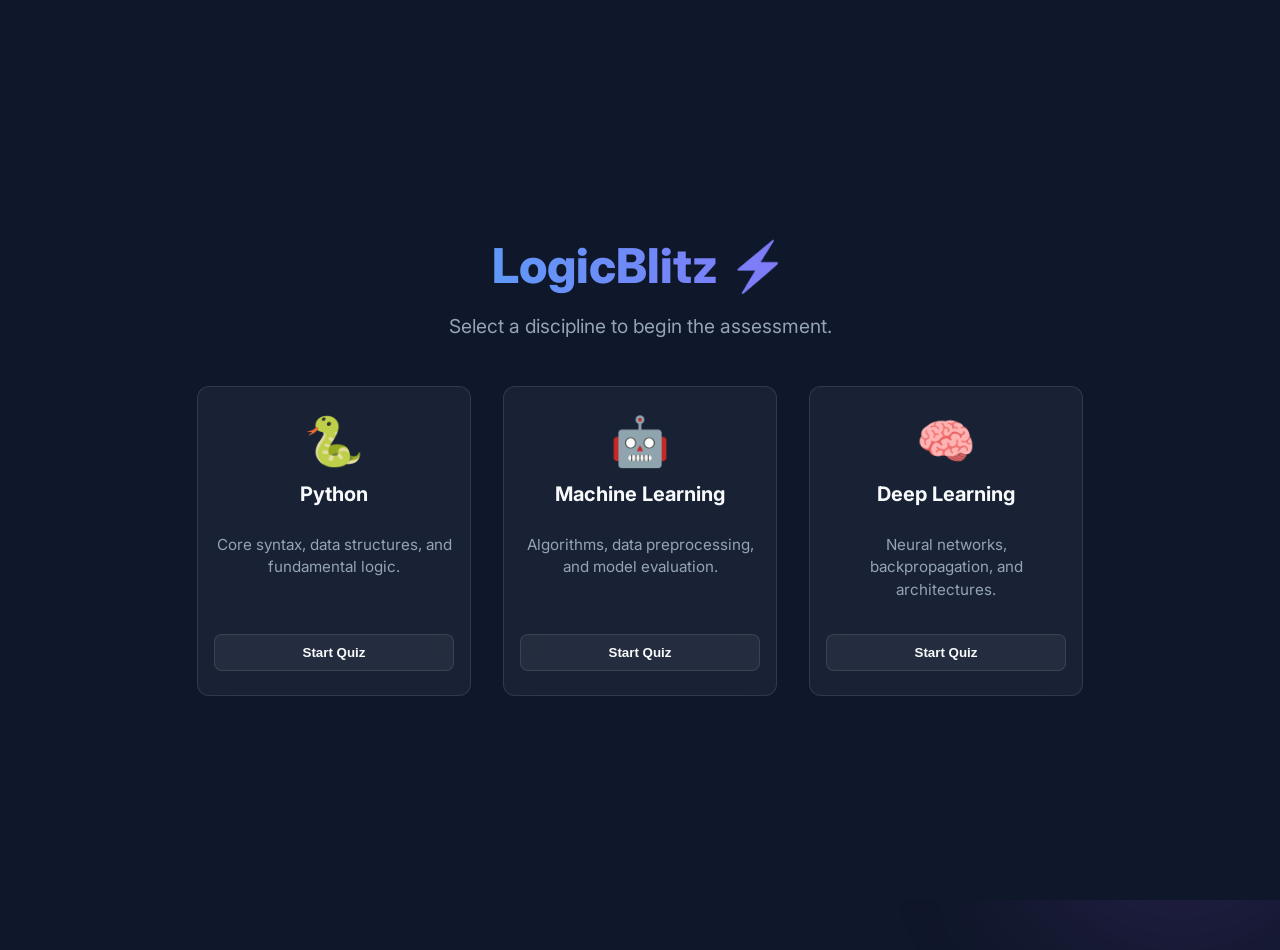
==== index.html @ 1d9d066e "first commit" ====
<!DOCTYPE html>
<html lang="en">

<head>
    <meta charset="UTF-8">
    <meta name="viewport" content="width=device-width, initial-scale=1.0">
    <title>LogicBlitz ⚡</title>
    <link rel="stylesheet" href="styles.css">
</head>

<body>
    <div class="blob blob-1"></div>
    <div class="blob blob-2"></div>

    <main class="landing-container">
        <header class="hero">
            <h1 class="fade-in-down">LogicBlitz ⚡</h1>
            <p class="fade-in-up" style="animation-delay: 0.2s;">Select a discipline to begin the assessment.</p>
        </header>

        <section class="card-grid">
            <div class="quiz-card fade-in-up" data-subject="python" style="animation-delay: 0.4s;">
                <div class="card-icon">🐍</div>
                <h2>Python</h2>
                <p>Core syntax, data structures, and fundamental logic.</p>
                <button class="start-btn">Start Quiz</button>
            </div>

            <div class="quiz-card fade-in-up" data-subject="ml" style="animation-delay: 0.6s;">
                <div class="card-icon">🤖</div>
                <h2>Machine Learning</h2>
                <p>Algorithms, data preprocessing, and model evaluation.</p>
                <button class="start-btn">Start Quiz</button>
            </div>

            <div class="quiz-card fade-in-up" data-subject="dl" style="animation-delay: 0.8s;">
                <div class="card-icon">🧠</div>
                <h2>Deep Learning</h2>
                <p>Neural networks, backpropagation, and architectures.</p>
                <button class="start-btn">Start Quiz</button>
            </div>
        </section>
    </main>

    <script src="script.js"></script>
</body>

</html>
---- styles.css ----
@import url('https://fonts.googleapis.com/css2?family=Inter:wght@400;600;800&display=swap');

:root {
    --bg-color: #0f172a;
    --text-primary: #f8fafc;
    --text-secondary: #94a3b8;
    --card-bg: rgba(30, 41, 59, 0.7);
    --card-border: rgba(255, 255, 255, 0.1);
    --accent-glow: #38bdf8;
}

body,
html {
    margin: 0;
    padding: 0;
    font-family: 'Inter', sans-serif;
    background-color: var(--bg-color);
    color: var(--text-primary);
    min-height: 100vh;
    display: flex;
    flex-direction: column;
    overflow-x: hidden;
    overflow-y: auto;
    /* Allows scrolling while keeping glowing blobs contained horizontally */
}

/* Background animated glowing blobs */
.blob {
    position: absolute;
    border-radius: 50%;
    filter: blur(80px);
    z-index: -1;
    animation: float 10s infinite alternate ease-in-out;
}

.blob-1 {
    width: 400px;
    height: 400px;
    background: rgba(56, 189, 248, 0.15);
    top: -100px;
    left: -100px;
}

.blob-2 {
    width: 300px;
    height: 300px;
    background: rgba(168, 85, 247, 0.15);
    bottom: -50px;
    right: -50px;
    animation-delay: -5s;
}

@keyframes float {
    0% {
        transform: translateY(0) scale(1);
    }

    100% {
        transform: translateY(30px) scale(1.1);
    }
}

.landing-container {
    text-align: center;
    z-index: 1;
    width: 90%;
    max-width: 1000px;
    margin: auto;
    padding: 4rem 0;
}

.hero h1 {
    font-size: 3rem;
    font-weight: 800;
    margin-bottom: 0.5rem;
    background: linear-gradient(to right, #38bdf8, #a855f7);
    -webkit-background-clip: text;
    -webkit-text-fill-color: transparent;
}

.hero p {
    color: var(--text-secondary);
    font-size: 1.2rem;
    margin-bottom: 3rem;
}

.card-grid {
    display: flex;
    flex-direction: row;
    justify-content: center;
    gap: 2rem;
    flex-wrap: wrap;
}

/* Glassmorphism Card Design */
.quiz-card {
    background: var(--card-bg);
    backdrop-filter: blur(16px);
    -webkit-backdrop-filter: blur(16px);
    border: 1px solid var(--card-border);
    border-radius: 12px;
    padding: 1.5rem 1rem;
    transition: all 0.3s ease;
    cursor: pointer;
    display: flex;
    flex-direction: column;
    align-items: center;
    width: 240px;
    max-width: 100%;
}

.quiz-card:hover {
    transform: translateY(-10px);
    box-shadow: 0 20px 40px rgba(0, 0, 0, 0.4);
    border-color: rgba(56, 189, 248, 0.4);
}

.card-icon {
    font-size: 3rem;
    margin-bottom: 0.75rem;
}

.quiz-card h2 {
    margin: 0 0 0.75rem 0;
    font-size: 1.25rem;
}

.quiz-card p {
    color: var(--text-secondary);
    font-size: 0.95rem;
    margin-bottom: 2rem;
    line-height: 1.5;
}

.start-btn {
    margin-top: auto;
    background: rgba(255, 255, 255, 0.05);
    color: var(--text-primary);
    border: 1px solid var(--card-border);
    padding: 10px 24px;
    border-radius: 8px;
    font-weight: 600;
    cursor: pointer;
    transition: all 0.2s;
    width: 100%;
}

.quiz-card:hover .start-btn {
    background: linear-gradient(to right, #38bdf8, #a855f7);
    border-color: transparent;
    color: white;
}
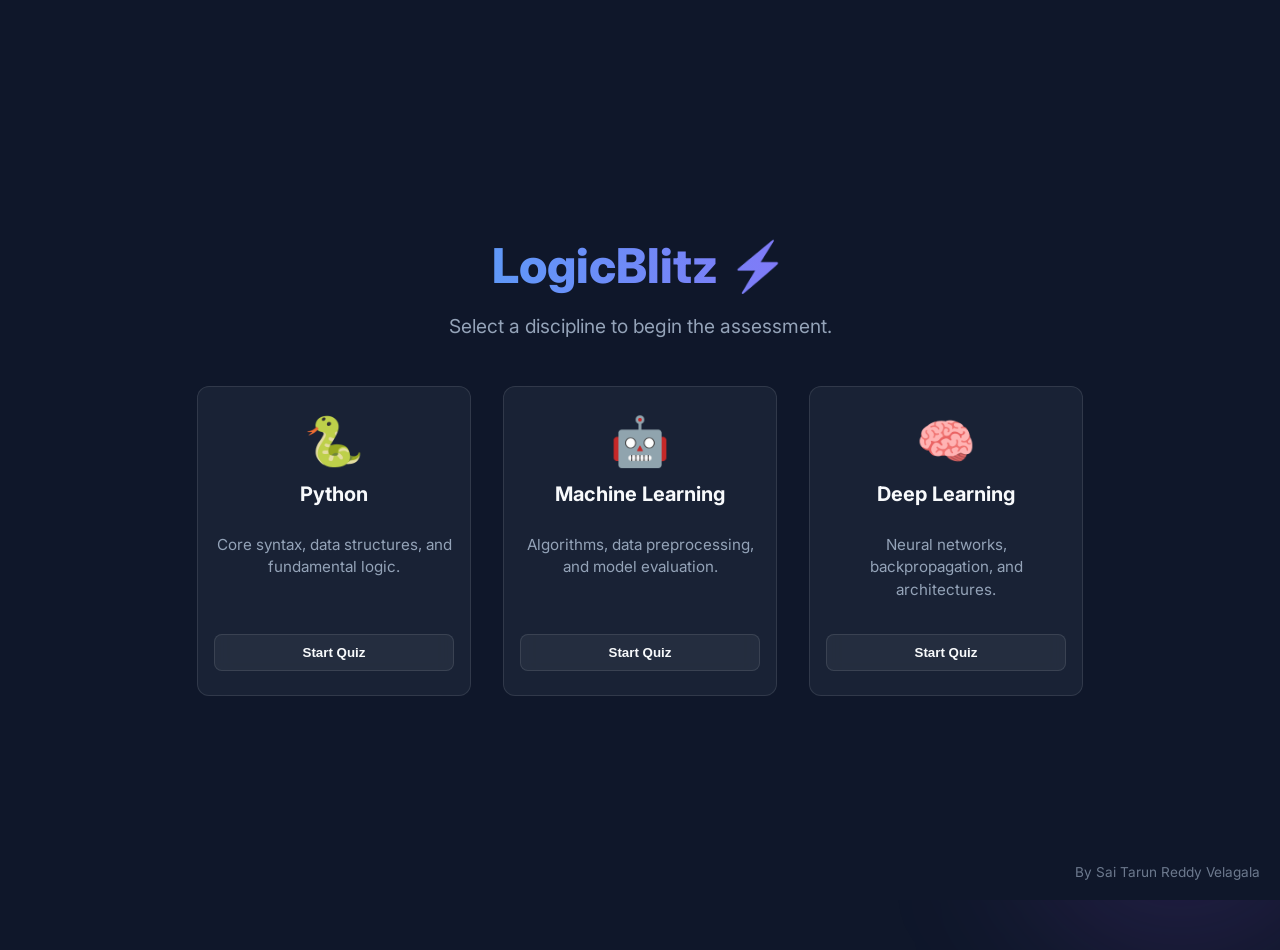
==== commit ba386e87: "jamal" ====
--- a/index.html
+++ b/index.html
@@ -42,6 +42,10 @@
         </section>
     </main>
 
+    <footer class="credits">
+        By Sai Tarun Reddy Velagala
+    </footer>
+
     <script src="script.js"></script>
 </body>
 
--- a/styles.css
+++ b/styles.css
@@ -149,4 +149,21 @@
     background: linear-gradient(to right, #38bdf8, #a855f7);
     border-color: transparent;
     color: white;
+}
+
+/* Credits Plug */
+.credits {
+    position: fixed;
+    bottom: 20px;
+    right: 20px;
+    font-size: 0.85rem;
+    color: var(--text-secondary);
+    opacity: 0.7;
+    transition: opacity 0.3s ease;
+    z-index: 10;
+}
+
+.credits:hover {
+    opacity: 1;
+    color: var(--text-primary);
 }
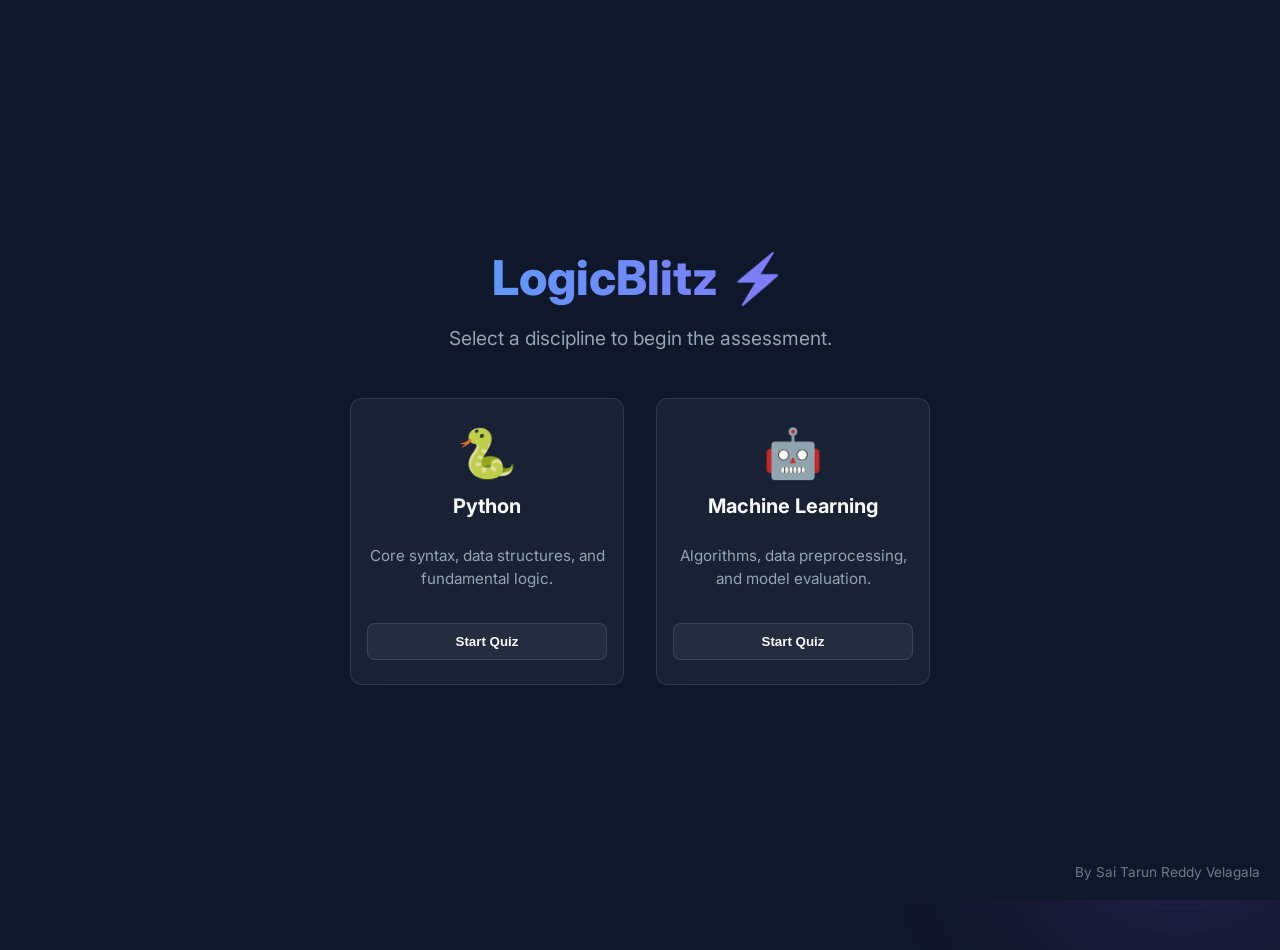
==== commit 37cdc0a2: "removed deep learning" ====
--- a/index.html
+++ b/index.html
@@ -33,13 +33,6 @@
                 <button class="start-btn">Start Quiz</button>
             </div>
 
-            <div class="quiz-card fade-in-up" data-subject="dl" style="animation-delay: 0.8s;">
-                <div class="card-icon">🧠</div>
-                <h2>Deep Learning</h2>
-                <p>Neural networks, backpropagation, and architectures.</p>
-                <button class="start-btn">Start Quiz</button>
-            </div>
-        </section>
     </main>
 
     <footer class="credits">
